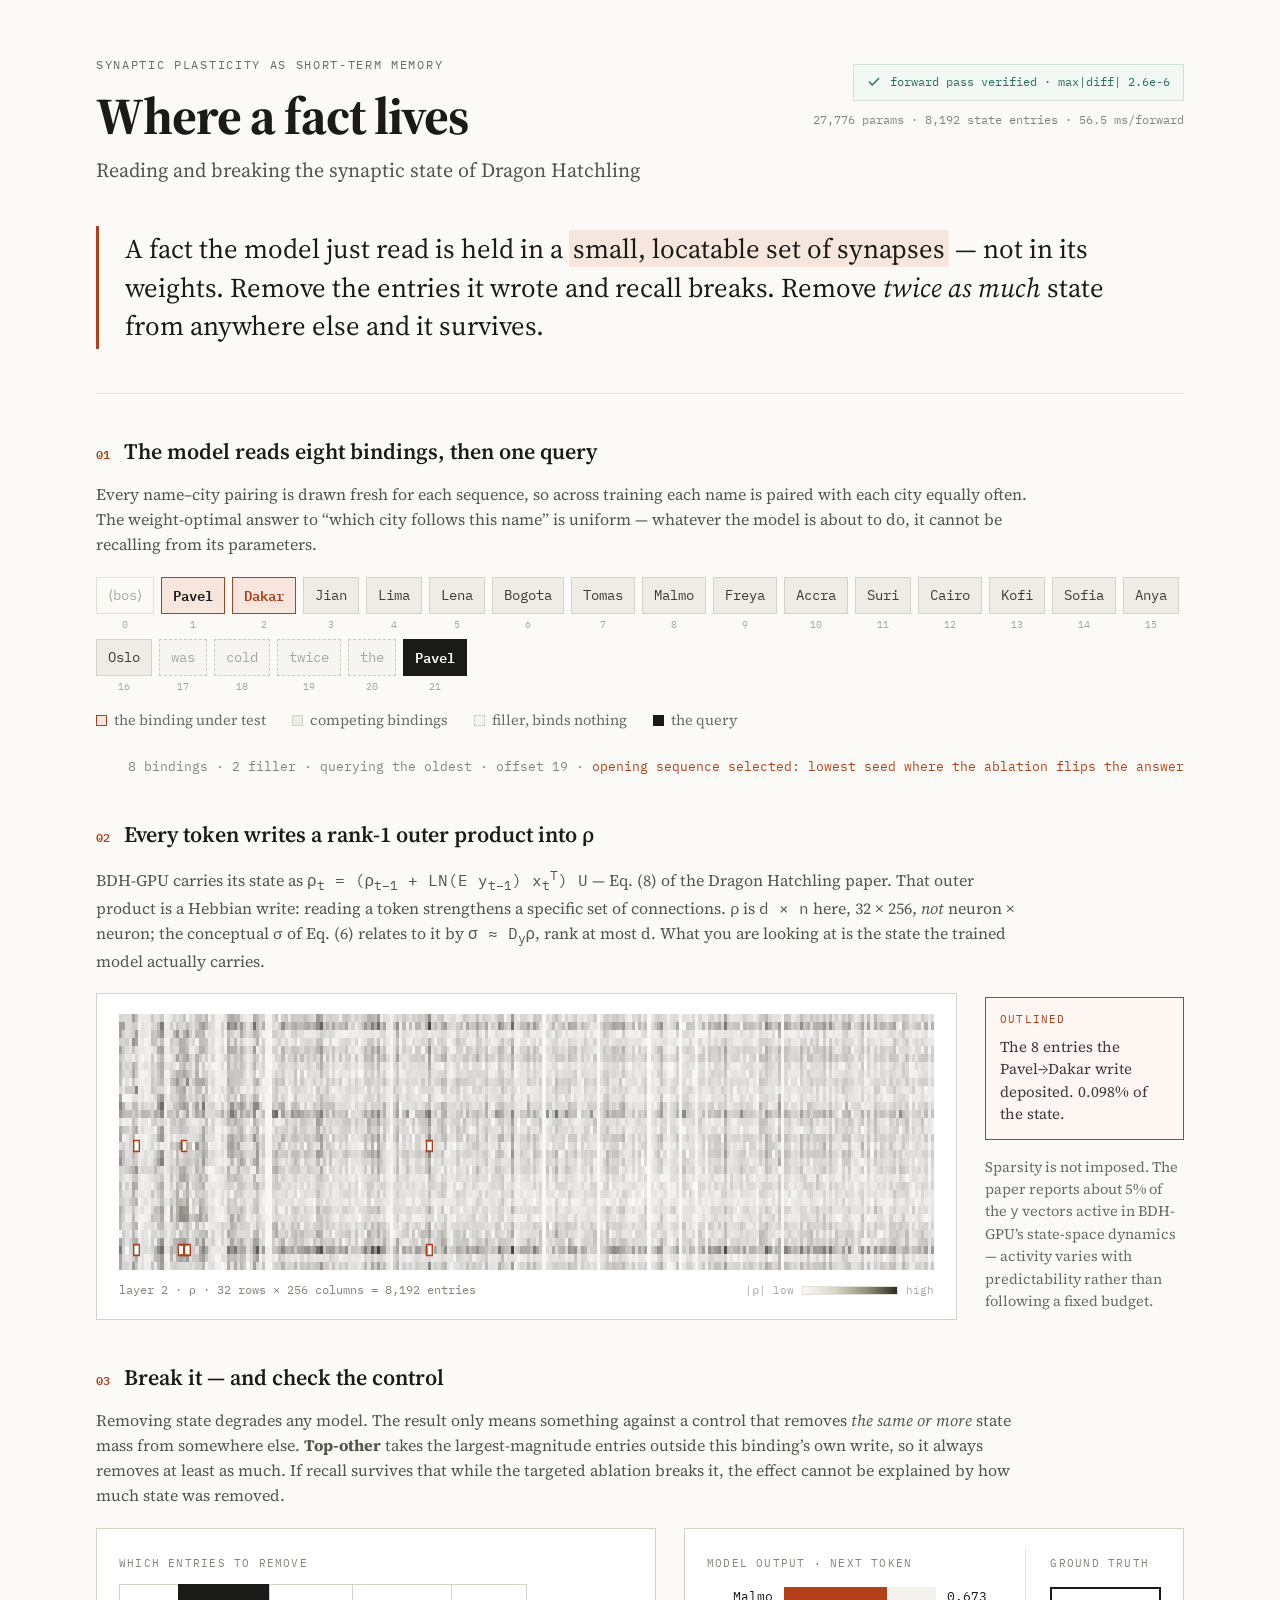
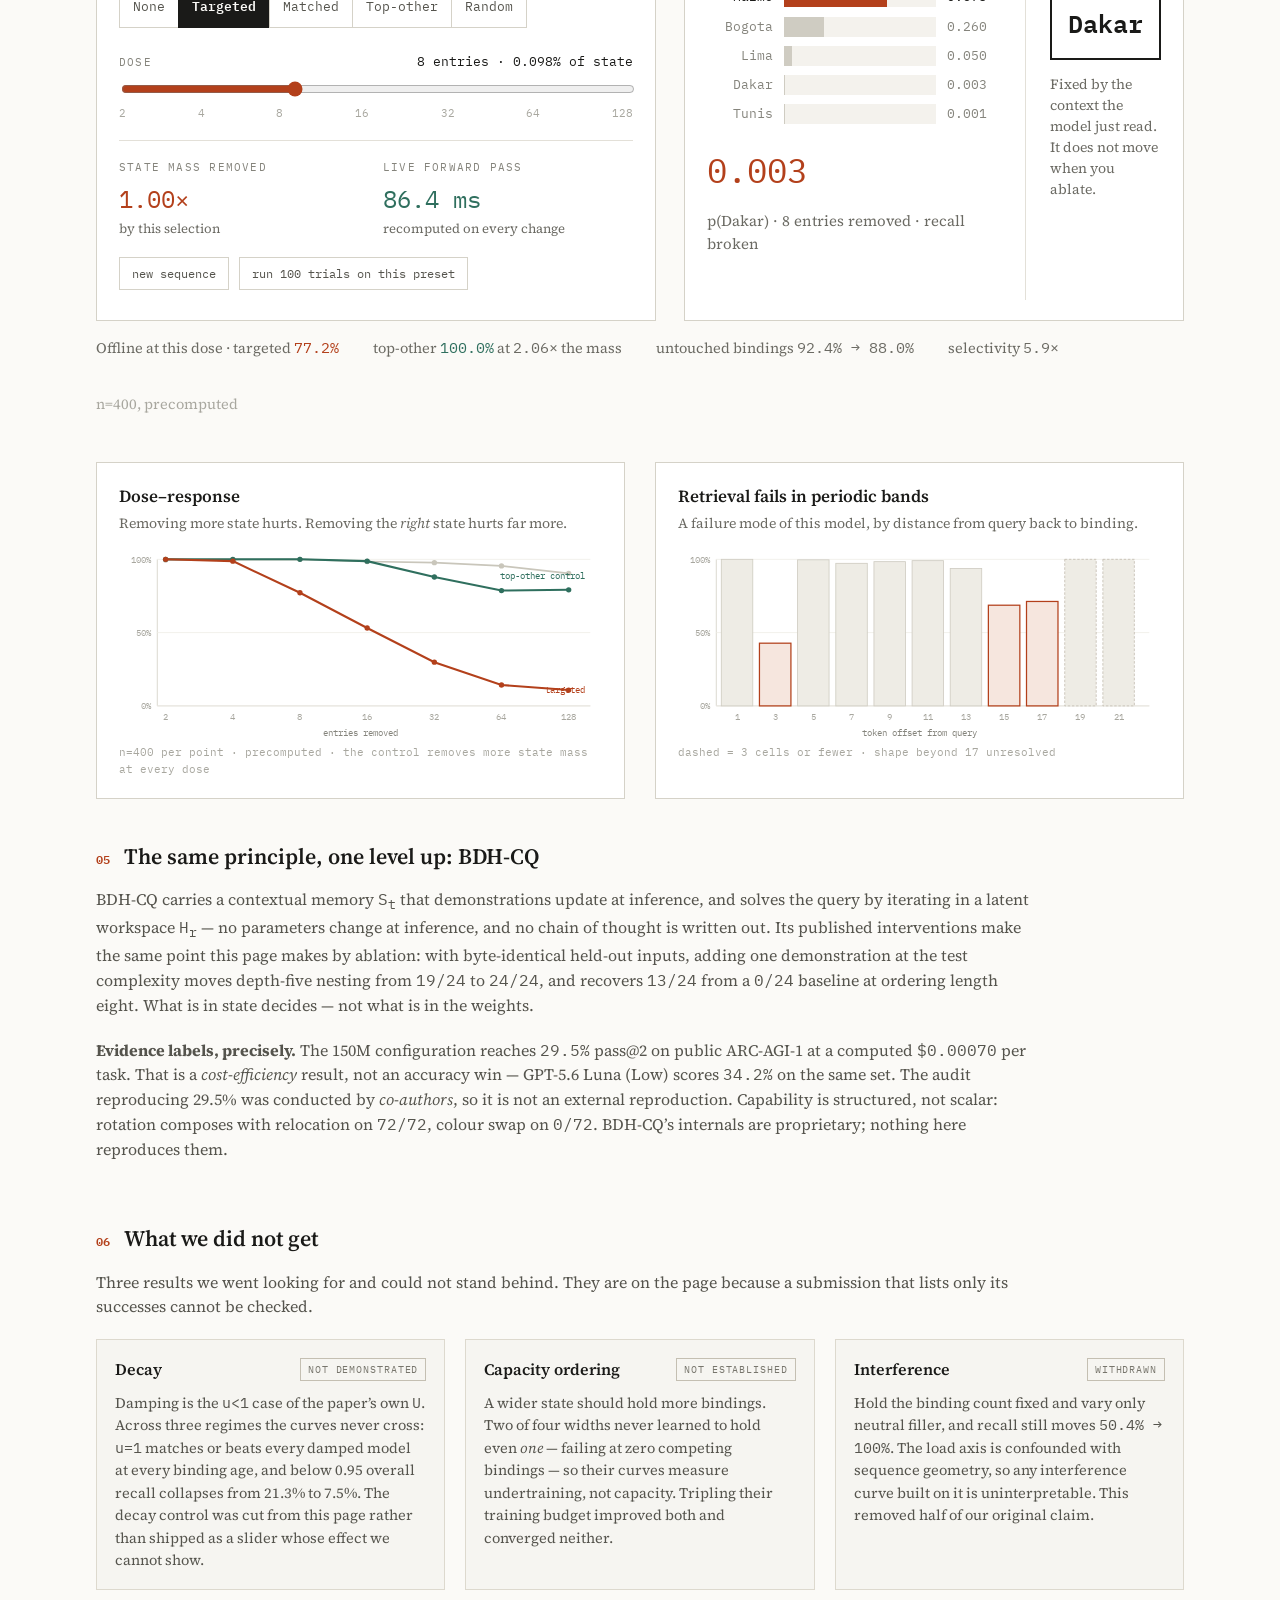
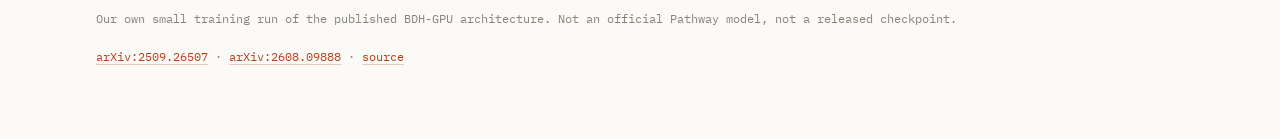
==== artifact/index.html @ f5a81593 "Build the interactive page: live forward pass, live ablation, verified on load index.html + css/styl" ====
<!doctype html>
<html lang="en">
<head>
<meta charset="utf-8">
<meta name="viewport" content="width=device-width, initial-scale=1">
<title>Where a fact lives — synaptic memory in Dragon Hatchling</title>
<meta name="description" content="An interactive explainer: a fact a BDH model just read is held in a small, locatable set of synapses, not in its weights. Ablate them and recall breaks; remove twice as much state from elsewhere and it survives.">
<link rel="preconnect" href="https://fonts.googleapis.com">
<link rel="preconnect" href="https://fonts.gstatic.com" crossorigin>
<link rel="stylesheet" href="https://fonts.googleapis.com/css2?family=Source+Serif+4:opsz,wght@8..60,400;8..60,600;8..60,700&family=IBM+Plex+Mono:wght@400;500;600&display=swap">
<link rel="stylesheet" href="css/style.css">
</head>
<body>
<div class="wrap">

  <!-- ── header ─────────────────────────────────────────── -->
  <header class="masthead">
    <div class="left">
      <div class="eyebrow">Synaptic plasticity as short-term memory</div>
      <h1>Where a fact lives</h1>
      <div class="sub">Reading and breaking the synaptic state of Dragon&nbsp;Hatchling</div>
    </div>
    <div class="badges">
      <div class="badge pending" id="badge" role="status" aria-live="polite">
        <span class="num">checking forward pass…</span>
      </div>
      <div class="num" style="font-size:11.5px;color:var(--faint)" id="substrate-line"></div>
    </div>
  </header>

  <p class="claim">
    A fact the model just read is held in a <mark>small, locatable set of synapses</mark>
    — not in its weights. Remove the entries it wrote and recall breaks. Remove
    <em>twice as much</em> state from anywhere else and it survives.
  </p>

  <div class="hr"></div>

  <!-- ── act 1 ──────────────────────────────────────────── -->
  <section class="act" id="act1">
    <div class="act-head">
      <span class="act-num">01</span>
      <h2>The model reads eight bindings, then one query</h2>
    </div>
    <p class="lede">
      Every name–city pairing is drawn fresh for each sequence, so across training
      each name is paired with each city equally often. The weight-optimal answer
      to “which city follows this name” is uniform — whatever the model is about
      to do, it cannot be recalling from its parameters.
    </p>

    <div class="seq" id="seq" aria-label="input token sequence"></div>

    <div class="legend">
      <span class="item"><span class="sw" style="background:var(--accent-wash);border:1px solid var(--accent)"></span> the binding under test</span>
      <span class="item"><span class="sw" style="background:var(--chip);border:1px solid var(--chip-line)"></span> competing bindings</span>
      <span class="item"><span class="sw" style="background:var(--filler);border:1px dashed var(--filler-line)"></span> filler, binds nothing</span>
      <span class="item"><span class="sw" style="background:var(--ink)"></span> the query</span>
      <span class="right" id="seq-caption"></span>
    </div>
  </section>

  <!-- ── act 2 ──────────────────────────────────────────── -->
  <section class="act" id="act2">
    <div class="act-head">
      <span class="act-num">02</span>
      <h2>Every token writes a rank-1 outer product into ρ</h2>
    </div>
    <p class="lede">
      BDH-GPU carries its state as
      <span class="num">ρ<sub>t</sub> = (ρ<sub>t−1</sub> + LN(E y<sub>t−1</sub>) x<sub>t</sub><sup>T</sup>) U</span>
      — Eq. (8) of the Dragon Hatchling paper. That outer product is a Hebbian
      write: reading a token strengthens a specific set of connections. ρ is
      <span class="num">d × n</span> here, 32 × 256, <em>not</em> neuron × neuron;
      the conceptual σ of Eq. (6) relates to it by <span class="num">σ ≈ D<sub>y</sub>ρ</span>,
      rank at most d. What you are looking at is the state the trained model
      actually carries.
    </p>

    <div class="state-row">
      <div class="panel">
        <div class="state-scroll">
          <canvas id="state-canvas" width="1024" height="256"
                  aria-label="Synaptic state heatmap, 32 rows by 256 columns. Cells the queried binding wrote are outlined and, when ablated, knocked out to white."></canvas>
        </div>
        <div class="state-foot">
          <div class="num" style="font-size:11.5px;color:var(--faint)" id="state-caption"></div>
          <div class="ramp">
            <span class="num" style="font-size:11px;color:var(--fainter)">|ρ| low</span>
            <span class="bar"></span>
            <span class="num" style="font-size:11px;color:var(--fainter)">high</span>
          </div>
        </div>
      </div>
      <div class="state-side">
        <div class="callout">
          <span class="lbl">Outlined</span>
          <p id="callout-text"></p>
        </div>
        <p style="font-size:14.5px;line-height:1.55;color:var(--muted);margin:0">
          Sparsity is not imposed. The paper reports about 5% of the
          <span class="num">y</span> vectors active in BDH-GPU’s state-space
          dynamics — activity varies with predictability rather than following a
          fixed budget.
        </p>
      </div>
    </div>
  </section>

  <!-- ── act 3 ──────────────────────────────────────────── -->
  <section class="act" id="act3">
    <div class="act-head">
      <span class="act-num">03</span>
      <h2>Break it — and check the control</h2>
    </div>
    <p class="lede">
      Removing state degrades any model. The result only means something against
      a control that removes <em>the same or more</em> state mass from somewhere
      else. <strong>Top-other</strong> takes the largest-magnitude entries
      outside this binding’s own write, so it always removes at least as much.
      If recall survives that while the targeted ablation breaks it, the effect
      cannot be explained by how much state was removed.
    </p>

    <div class="controls-row">
      <div class="panel controls">
        <span class="lbl">Which entries to remove</span>
        <div class="seg" id="seg" role="group" aria-label="ablation condition"></div>

        <div class="dose">
          <div class="dose-head">
            <span class="lbl">Dose</span>
            <span class="num" style="font-size:13px" id="dose-label"></span>
          </div>
          <input type="range" id="dose" min="0" max="6" step="1" value="2"
                 aria-label="number of state entries to remove">
          <div class="dose-ticks" id="dose-ticks"></div>
        </div>

        <div class="stats">
          <div class="stat">
            <span class="lbl">State mass removed</span>
            <div class="big" id="mass-targeted" style="color:var(--accent)">—</div>
            <div class="cap">by this selection</div>
          </div>
          <div class="stat">
            <span class="lbl">Live forward pass</span>
            <div class="big" id="latency" style="color:var(--pass)">—</div>
            <div class="cap">recomputed on every change</div>
          </div>
        </div>

        <div style="margin-top:18px;display:flex;gap:10px;flex-wrap:wrap">
          <button class="btn" id="new-seq">new sequence</button>
          <button class="btn" id="run-trials">run 100 trials on this preset</button>
        </div>
        <div class="num" id="trials-out" style="font-size:12px;color:var(--faint);margin-top:10px"></div>
      </div>

      <div class="panel pred">
        <div class="bars-wrap" style="flex-grow:1">
          <span class="lbl">Model output · next token</span>
          <div class="bars" id="bars" style="margin-top:14px"></div>
          <div class="pbig" id="pbig">
            <span class="v" id="p-answer">—</span>
            <span class="cap" id="p-caption"></span>
          </div>
        </div>
        <div class="truth">
          <span class="lbl">Ground truth</span>
          <div class="truth-box"><div class="w" id="truth-word">—</div></div>
          <p>Fixed by the context the model just read. It does not move when you ablate.</p>
        </div>
      </div>
    </div>

    <div class="readout" id="readout"></div>
  </section>

  <!-- ── charts ─────────────────────────────────────────── -->
  <div class="charts">
    <div class="panel">
      <h3>Dose–response</h3>
      <p class="chart-sub">Removing more state hurts. Removing the <em>right</em> state hurts far more.</p>
      <div id="chart-dose"></div>
      <div class="chart-note" id="dose-note"></div>
    </div>
    <div class="panel">
      <h3>Retrieval fails in periodic bands</h3>
      <p class="chart-sub">A failure mode of this model, by distance from query back to binding.</p>
      <div id="chart-bands"></div>
      <div class="chart-note">dashed = 3 cells or fewer · shape beyond 17 unresolved</div>
    </div>
  </div>

  <!-- ── act 5: BDH-CQ ──────────────────────────────────── -->
  <section class="act" id="act5">
    <div class="act-head">
      <span class="act-num">05</span>
      <h2>The same principle, one level up: BDH-CQ</h2>
    </div>
    <p class="lede">
      BDH-CQ carries a contextual memory <span class="num">S<sub>t</sub></span>
      that demonstrations update at inference, and solves the query by iterating
      in a latent workspace <span class="num">H<sub>r</sub></span> — no parameters
      change at inference, and no chain of thought is written out. Its published
      interventions make the same point this page makes by ablation: with
      byte-identical held-out inputs, adding one demonstration at the test
      complexity moves depth-five nesting from <span class="num">19/24</span> to
      <span class="num">24/24</span>, and recovers <span class="num">13/24</span>
      from a <span class="num">0/24</span> baseline at ordering length eight.
      What is in state decides — not what is in the weights.
    </p>
    <p class="lede">
      <strong>Evidence labels, precisely.</strong> The 150M configuration reaches
      <span class="num">29.5%</span> pass@2 on public ARC-AGI-1 at a computed
      <span class="num">$0.00070</span> per task. That is a <em>cost-efficiency</em>
      result, not an accuracy win — GPT-5.6 Luna (Low) scores
      <span class="num">34.2%</span> on the same set. The audit reproducing 29.5%
      was conducted by <em>co-authors</em>, so it is not an external reproduction.
      Capability is structured, not scalar: rotation composes with relocation on
      <span class="num">72/72</span>, colour swap on <span class="num">0/72</span>.
      BDH-CQ’s internals are proprietary; nothing here reproduces them.
    </p>
  </section>

  <!-- ── act 6: what we did not get ─────────────────────── -->
  <section class="act" id="act6">
    <div class="act-head">
      <span class="act-num">06</span>
      <h2>What we did not get</h2>
    </div>
    <p class="lede">
      Three results we went looking for and could not stand behind. They are on
      the page because a submission that lists only its successes cannot be
      checked.
    </p>
    <div class="withdrawn">
      <div class="wcard">
        <div class="head"><span class="title">Decay</span><span class="tag">not demonstrated</span></div>
        <p>Damping is the <span class="num">u&lt;1</span> case of the paper’s own
        <span class="num">U</span>. Across three regimes the curves never cross:
        <span class="num">u=1</span> matches or beats every damped model at every
        binding age, and below 0.95 overall recall collapses from 21.3% to 7.5%.
        The decay control was cut from this page rather than shipped as a slider
        whose effect we cannot show.</p>
      </div>
      <div class="wcard">
        <div class="head"><span class="title">Capacity ordering</span><span class="tag">not established</span></div>
        <p>A wider state should hold more bindings. Two of four widths never
        learned to hold even <em>one</em> — failing at zero competing bindings —
        so their curves measure undertraining, not capacity. Tripling their
        training budget improved both and converged neither.</p>
      </div>
      <div class="wcard">
        <div class="head"><span class="title">Interference</span><span class="tag">withdrawn</span></div>
        <p>Hold the binding count fixed and vary only neutral filler, and recall
        still moves <span class="num">50.4% → 100%</span>. The load axis is
        confounded with sequence geometry, so any interference curve built on it
        is uninterpretable. This removed half of our original claim.</p>
      </div>
    </div>
  </section>

  <footer>
    <div>Our own small training run of the published BDH-GPU architecture. Not an official Pathway model, not a released checkpoint.</div>
    <div><a href="https://arxiv.org/abs/2509.26507">arXiv:2509.26507</a> · <a href="https://arxiv.org/abs/2608.09888">arXiv:2608.09888</a> · <a href="https://github.com/Ritik650/DataForge-Pathway">source</a></div>
  </footer>

</div>
<script type="module" src="js/app.js"></script>
</body>
</html>
---- artifact/css/style.css ----
/* Where a fact lives — tokens match design/Main.dc.html and docs/UI_SPEC.md */

:root {
  --ground: #fbfaf7;
  --surface: #ffffff;
  --ink: #1a1a18;
  --prose: #55544d;
  --muted: #6b6a63;
  --faint: #85847c;
  --fainter: #a8a79f;
  --rule: #e3e0d8;
  --border: #d5d2c8;
  --accent: #b3401b;
  --accent-wash: #f6e6de;
  --accent-line: #e3c9c0;
  --pass: #2f6f5e;
  --pass-wash: #f2f8f4;
  --pass-line: #cfe0d6;
  --chip: #eeece5;
  --chip-line: #d5d2c8;
  --filler: #f6f5f1;
  --filler-line: #cbc9c0;
  --track: #f4f2ed;
  --serif: "Source Serif 4", Georgia, "Times New Roman", serif;
  --mono: "IBM Plex Mono", ui-monospace, "SF Mono", Menlo, Consolas, monospace;
  --pad: 96px;
}

* { box-sizing: border-box; }

html { scroll-behavior: smooth; }

body {
  margin: 0;
  background: var(--ground);
  color: var(--ink);
  font-family: var(--serif);
  font-size: 16px;
  line-height: 1.55;
  -webkit-font-smoothing: antialiased;
}

.num {
  font-family: var(--mono);
  font-variant-numeric: tabular-nums;
}

a { color: var(--accent); text-decoration: none; border-bottom: 1px solid var(--accent-line); }
a:hover { color: #8a2f11; border-bottom-color: var(--accent); }

.wrap { max-width: 1440px; margin: 0 auto; padding: 0 var(--pad) 72px; }

.eyebrow {
  font-family: var(--mono);
  font-size: 12px;
  letter-spacing: 0.14em;
  text-transform: uppercase;
  color: var(--muted);
}

.lbl {
  font-family: var(--mono);
  font-size: 11px;
  letter-spacing: 0.11em;
  text-transform: uppercase;
  color: var(--faint);
}

h1 { font-size: 52px; line-height: 1.05; font-weight: 700; margin: 14px 0 12px; letter-spacing: -0.02em; }
h2 { font-size: 22px; font-weight: 600; margin: 0; }
h3 { font-size: 17px; font-weight: 600; margin: 0 0 4px; }

.sub { font-size: 20px; color: var(--prose); }

/* ── header ─────────────────────────────────────────────── */
.masthead { display: flex; justify-content: space-between; align-items: flex-start; padding-top: 56px; gap: 40px; }
.masthead .left { max-width: 760px; }
.badges { display: flex; flex-direction: column; gap: 10px; align-items: flex-end; padding-top: 8px; }

.badge {
  display: flex; align-items: center; gap: 9px;
  border: 1px solid var(--pass-line); background: var(--pass-wash);
  padding: 8px 13px;
  font-family: var(--mono); font-size: 12px; color: var(--pass);
}
.badge.fail { border-color: var(--accent-line); background: #fdf2ee; color: var(--accent); }
.badge.pending { border-color: var(--border); background: var(--filler); color: var(--faint); }
.badge svg { flex: none; }

.claim {
  margin-top: 40px;
  border-left: 3px solid var(--accent);
  padding: 4px 0 4px 26px;
  font-size: 27px;
  line-height: 1.42;
  max-width: 1040px;
}
.claim mark { background: var(--accent-wash); color: inherit; padding: 0 4px; }

.hr { height: 1px; background: var(--rule); margin: 44px 0 0; }

/* ── sections ───────────────────────────────────────────── */
.act { padding-top: 40px; }
.act-head { display: flex; align-items: baseline; gap: 14px; margin-bottom: 14px; }
.act-num { font-family: var(--mono); font-size: 12px; color: var(--accent); font-weight: 600; }
.act p.lede { font-size: 16px; color: var(--prose); max-width: 940px; margin: 0 0 20px; }

/* ── token chips ────────────────────────────────────────── */
.seq { display: flex; flex-wrap: wrap; gap: 7px; align-items: flex-start; margin-bottom: 14px; }
.chip-col { display: flex; flex-direction: column; align-items: center; gap: 4px; }
.chip {
  font-family: var(--mono); font-size: 13.5px; padding: 7px 11px;
  border: 1px solid var(--chip-line); background: var(--chip); color: #3d3b34;
}
.chip-pos { font-family: var(--mono); font-size: 9.5px; color: var(--fainter); }
.chip.target { background: var(--accent-wash); border-color: var(--accent); color: var(--ink); font-weight: 600; }
.chip.target.city { color: var(--accent); }
.chip.filler { background: var(--filler); border-style: dashed; border-color: var(--filler-line); color: var(--fainter); }
.chip.query { background: var(--ink); border-color: var(--ink); color: var(--ground); font-weight: 600; }
.chip.bos { background: transparent; border-color: var(--rule); color: var(--fainter); }

.legend { display: flex; gap: 26px; flex-wrap: wrap; font-size: 14.5px; color: var(--muted); align-items: center; }
.legend .sw { width: 11px; height: 11px; display: inline-block; }
.legend span.item { display: flex; align-items: center; gap: 7px; }
.legend .right { margin-left: auto; font-family: var(--mono); font-size: 12.5px; color: var(--faint); }

/* ── panels ─────────────────────────────────────────────── */
.panel { border: 1px solid var(--border); background: var(--surface); padding: 20px 22px; }
.state-row { display: flex; gap: 28px; align-items: flex-start; }
.state-side { width: 250px; display: flex; flex-direction: column; gap: 16px; padding-top: 4px; }
.callout { border: 1px solid var(--accent); background: #fdf6f2; padding: 13px 14px; }
.callout .lbl { color: var(--accent); margin-bottom: 7px; display: block; }
.callout p { margin: 0; font-size: 15px; line-height: 1.5; color: #3d3b34; }

#state-canvas { display: block; image-rendering: pixelated; width: 1024px; height: 256px; max-width: 100%; }
.state-foot { display: flex; justify-content: space-between; align-items: center; margin-top: 11px; gap: 16px; flex-wrap: wrap; }
.ramp { display: flex; align-items: center; gap: 8px; }
.ramp .bar { width: 96px; height: 9px; border: 1px solid var(--rule);
  background: linear-gradient(90deg, #faf9f6 0%, #d8d3c4 35%, #8f8a76 70%, #2c2a22 100%); }

/* ── controls ───────────────────────────────────────────── */
.controls-row { display: flex; gap: 28px; align-items: stretch; flex-wrap: wrap; }
.controls { width: 560px; flex: 0 1 560px; }

.seg { display: flex; margin: 11px 0 24px; flex-wrap: wrap; }
.seg button {
  font-family: var(--mono); font-size: 13px; padding: 10px 13px;
  border: 1px solid var(--border); background: var(--surface); color: var(--prose);
  margin-left: -1px; cursor: pointer;
}
.seg button:first-child { margin-left: 0; }
.seg button[aria-pressed="true"] { background: var(--ink); border-color: var(--ink); color: var(--ground); font-weight: 600; }
.seg button:focus-visible, .dose input:focus-visible, .btn:focus-visible { outline: 2px solid var(--accent); outline-offset: 2px; }

.dose-head { display: flex; justify-content: space-between; align-items: baseline; margin-bottom: 6px; }
.dose input[type="range"] { width: 100%; accent-color: var(--accent); }
.dose-ticks { display: flex; justify-content: space-between; font-family: var(--mono); font-size: 11px; color: var(--fainter); margin-top: 2px; }

.stats { display: grid; grid-template-columns: repeat(2, minmax(0, 1fr)); gap: 14px; margin-top: 18px; padding-top: 18px; border-top: 1px solid var(--rule); }
.stat .lbl { display: block; margin-bottom: 5px; }
.stat .big { font-family: var(--mono); font-size: 24px; }
.stat .cap { font-size: 13px; color: var(--muted); }

.btn {
  font-family: var(--mono); font-size: 12px; padding: 8px 12px;
  border: 1px solid var(--border); background: var(--surface); color: var(--prose); cursor: pointer;
}
.btn:hover { border-color: var(--ink); color: var(--ink); }

/* ── prediction ─────────────────────────────────────────── */
.pred { flex: 1 1 420px; display: flex; gap: 26px; }
.bars { flex-grow: 1; display: flex; flex-direction: column; gap: 9px; }
.bar-row { display: flex; align-items: center; gap: 11px; }
.bar-tok { font-family: var(--mono); font-size: 13px; width: 66px; text-align: right; color: var(--faint); }
.bar-track { flex-grow: 1; height: 20px; background: var(--track); position: relative; }
.bar-fill { position: absolute; left: 0; top: 0; bottom: 0; background: #cfccc2; transition: width .18s ease; }
.bar-row.top .bar-tok { color: var(--ink); }
.bar-row.top .bar-fill { background: var(--pass); }
.bar-row.top.broken .bar-fill { background: var(--accent); }
.bar-val { font-family: var(--mono); font-size: 13px; width: 52px; color: var(--faint); }
.bar-row.top .bar-val { color: var(--ink); }

.pbig { margin-top: 20px; display: flex; align-items: baseline; gap: 12px; flex-wrap: wrap; }
.pbig .v { font-family: var(--mono); font-size: 34px; color: var(--pass); }
.pbig.broken .v { color: var(--accent); }
.pbig .cap { font-size: 15px; color: var(--muted); }

.truth { width: 186px; border-left: 1px solid var(--rule); padding-left: 24px; }
.truth-box { border: 2px solid var(--ink); padding: 15px 0; text-align: center; margin: 14px 0; }
.truth-box .w { font-family: var(--mono); font-size: 25px; font-weight: 600; }
.truth p { margin: 0; font-size: 14px; color: var(--muted); line-height: 1.5; }

.readout { display: flex; gap: 34px; margin-top: 16px; font-size: 14.5px; color: var(--muted); flex-wrap: wrap; }

/* ── charts ─────────────────────────────────────────────── */
.charts { display: grid; grid-template-columns: repeat(2, minmax(0, 1fr)); gap: 30px; padding-top: 46px; }
.chart-sub { font-size: 14px; color: var(--muted); margin: 0 0 16px; }
.chart-note { font-family: var(--mono); font-size: 11px; color: var(--fainter); margin-top: 2px; }
svg { max-width: 100%; height: auto; display: block; }

/* ── withdrawn ──────────────────────────────────────────── */
.withdrawn { display: grid; grid-template-columns: repeat(3, minmax(0, 1fr)); gap: 20px; }
.wcard { border: 1px solid #ddd9ce; background: var(--filler); padding: 17px 18px; }
.wcard .head { display: flex; justify-content: space-between; align-items: center; gap: 10px; margin-bottom: 10px; }
.wcard .title { font-size: 16px; font-weight: 600; }
.tag {
  font-family: var(--mono); font-size: 10px; letter-spacing: 0.09em; text-transform: uppercase;
  border: 1px solid #c4bfb2; color: #77756c; padding: 3px 7px; white-space: nowrap;
}
.tag.measured { border-color: var(--pass-line); color: var(--pass); background: var(--pass-wash); }
.tag.hypothesis { border-color: var(--accent-line); color: var(--accent); background: #fdf6f2; }
.wcard p { margin: 0; font-size: 14.5px; line-height: 1.55; color: var(--prose); }

footer { display: flex; justify-content: space-between; gap: 20px; flex-wrap: wrap;
  font-family: var(--mono); font-size: 12px; color: var(--faint); padding-top: 20px; }

/* ── responsive ─────────────────────────────────────────── */
@media (max-width: 1180px) {
  :root { --pad: 40px; }
  h1 { font-size: 40px; }
  .claim { font-size: 22px; }
  .charts { grid-template-columns: 1fr; }
  .withdrawn { grid-template-columns: 1fr; }
  .state-row { flex-direction: column; }
  .state-side { width: 100%; }
  .controls { width: 100%; flex: 1 1 100%; }
  .pred { flex-wrap: wrap; }
}

@media (max-width: 700px) {
  :root { --pad: 18px; }
  body { font-size: 15px; }
  h1 { font-size: 30px; }
  .sub { font-size: 17px; }
  .claim { font-size: 19px; padding-left: 16px; }
  .masthead { flex-direction: column; gap: 18px; }
  .badges { align-items: flex-start; }
  /* the heatmap keeps its true 4x8px cells and scrolls rather than rescaling —
     a squashed state picture would misrepresent the sparsity */
  .state-scroll { overflow-x: auto; }
  #state-canvas { max-width: none; }
  .pred { flex-direction: column; }
  .truth { width: 100%; border-left: 0; border-top: 1px solid var(--rule); padding: 16px 0 0; }
  .seg button { flex: 1 1 auto; }
}

@media (prefers-reduced-motion: reduce) {
  * { transition: none !important; }
  html { scroll-behavior: auto; }
}
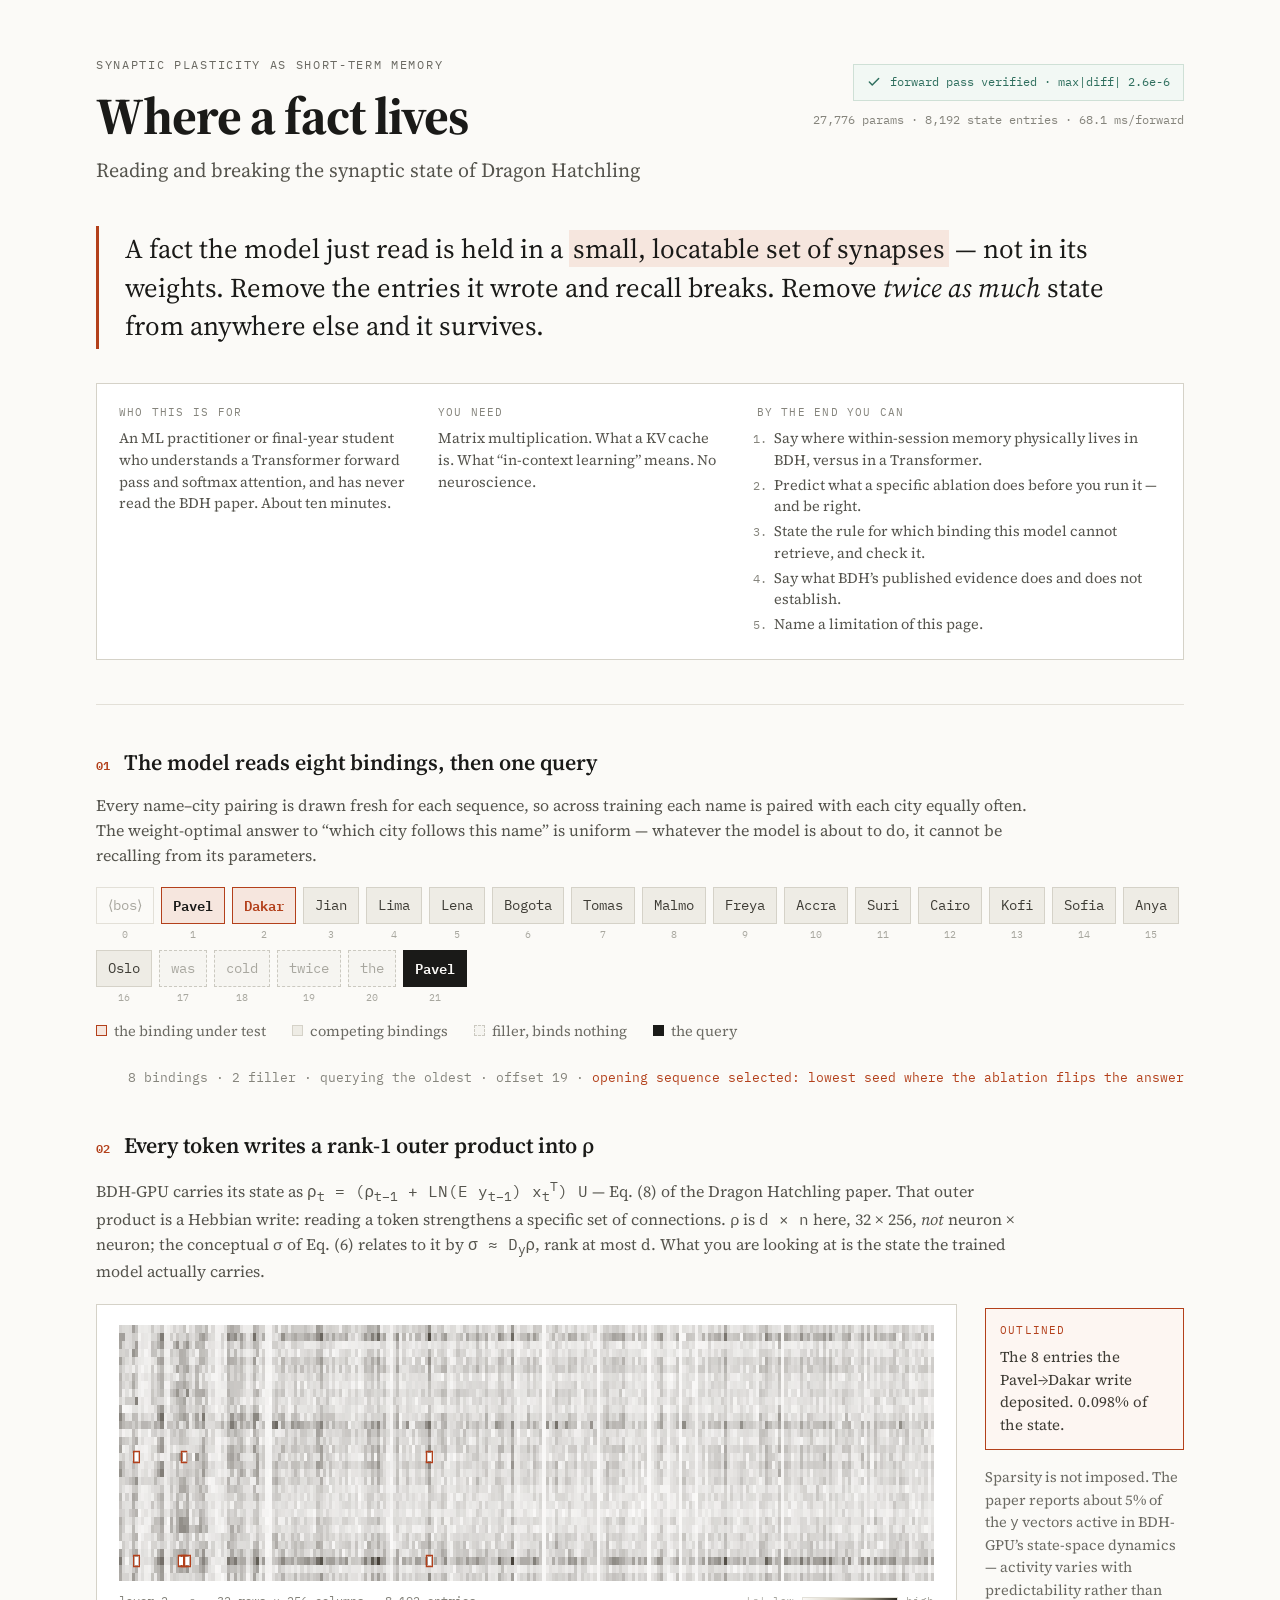
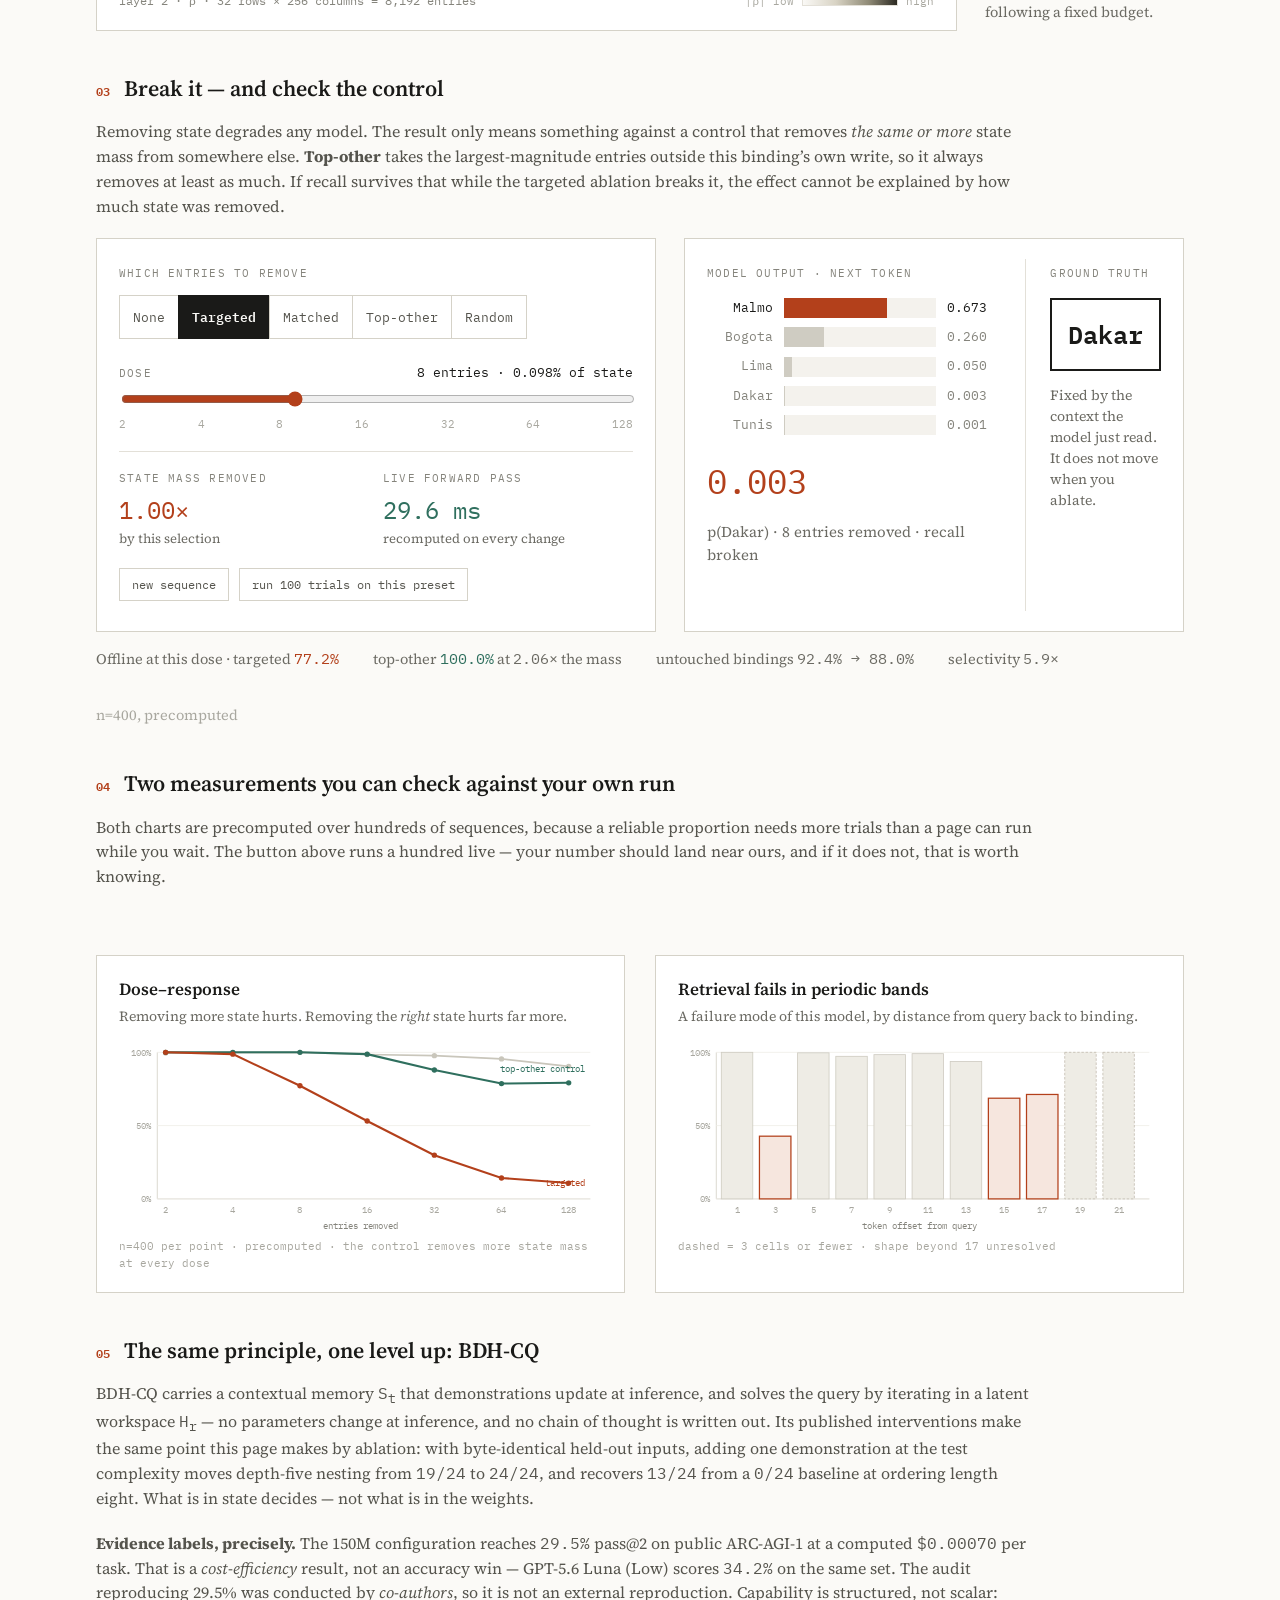
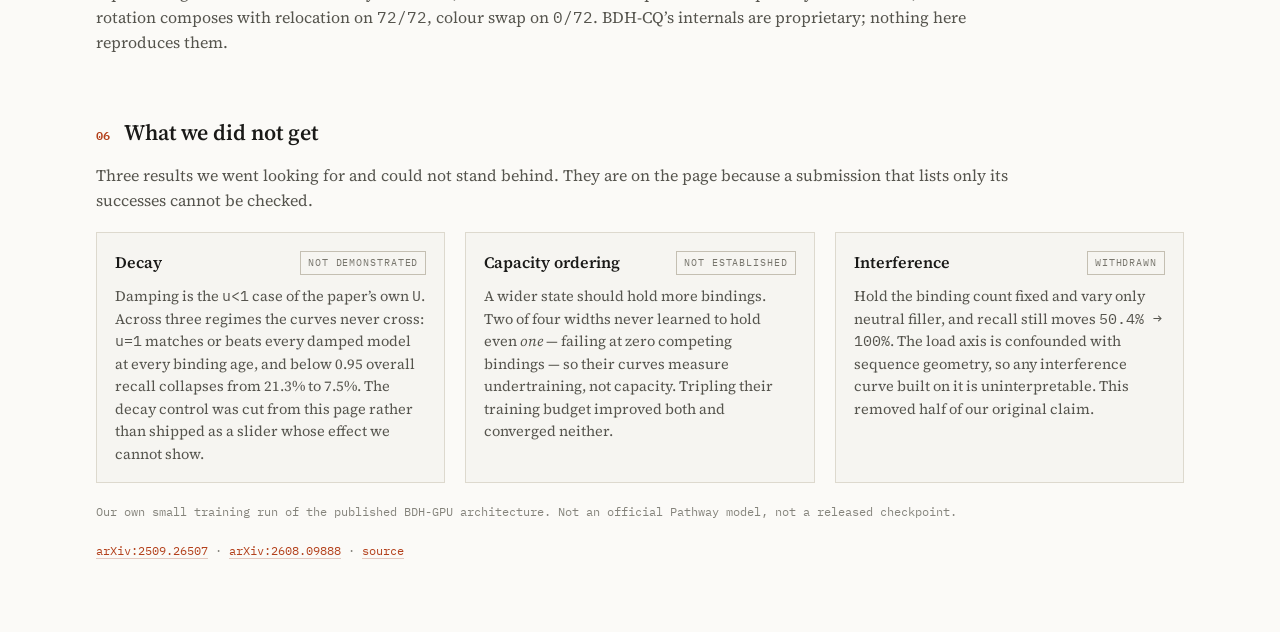
==== commit 1cb7e7e3: "Blog PDF, section 04, audience block, component-level AI disclosure Blog (docs/BLOG.md -> docs/blog." ====
--- a/artifact/index.html
+++ b/artifact/index.html
@@ -34,6 +34,31 @@
     <em>twice as much</em> state from anywhere else and it survives.
   </p>
 
+  <!-- ── who this is for ────────────────────────────────── -->
+  <section class="forwhom" aria-label="audience, prerequisites and learning objectives">
+    <div>
+      <span class="lbl">Who this is for</span>
+      <p>An ML practitioner or final-year student who understands a Transformer
+      forward pass and softmax attention, and has never read the BDH paper.
+      About ten minutes.</p>
+    </div>
+    <div>
+      <span class="lbl">You need</span>
+      <p>Matrix multiplication. What a KV cache is. What “in-context learning”
+      means. No neuroscience.</p>
+    </div>
+    <div>
+      <span class="lbl">By the end you can</span>
+      <ol>
+        <li>Say where within-session memory physically lives in BDH, versus in a Transformer.</li>
+        <li>Predict what a specific ablation does before you run it — and be right.</li>
+        <li>State the rule for which binding this model cannot retrieve, and check it.</li>
+        <li>Say what BDH’s published evidence does and does not establish.</li>
+        <li>Name a limitation of this page.</li>
+      </ol>
+    </div>
+  </section>
+
   <div class="hr"></div>
 
   <!-- ── act 1 ──────────────────────────────────────────── -->
@@ -177,7 +202,20 @@
     <div class="readout" id="readout"></div>
   </section>
 
-  <!-- ── charts ─────────────────────────────────────────── -->
+  <!-- ── act 4 ──────────────────────────────────────────── -->
+  <section class="act" id="act4">
+    <div class="act-head">
+      <span class="act-num">04</span>
+      <h2>Two measurements you can check against your own run</h2>
+    </div>
+    <p class="lede">
+      Both charts are precomputed over hundreds of sequences, because a reliable
+      proportion needs more trials than a page can run while you wait. The
+      button above runs a hundred live — your number should land near ours, and
+      if it does not, that is worth knowing.
+    </p>
+  </section>
+
   <div class="charts">
     <div class="panel">
       <h3>Dose–response</h3>
--- a/artifact/css/style.css
+++ b/artifact/css/style.css
@@ -248,3 +248,22 @@
   * { transition: none !important; }
   html { scroll-behavior: auto; }
 }
+
+/* ── audience / prerequisites / objectives ──────────────── */
+.forwhom {
+  display: grid;
+  grid-template-columns: 1fr 1fr 1.4fr;
+  gap: 30px;
+  margin-top: 34px;
+  padding: 20px 22px;
+  border: 1px solid var(--border);
+  background: var(--surface);
+}
+.forwhom .lbl { display: block; margin-bottom: 7px; }
+.forwhom p { margin: 0; font-size: 14.5px; line-height: 1.5; color: var(--prose); }
+.forwhom ol { margin: 0; padding-left: 17px; font-size: 14.5px; line-height: 1.5; color: var(--prose); }
+.forwhom ol li { margin-bottom: 3px; }
+.forwhom ol li::marker { font-family: var(--mono); font-size: 11.5px; color: var(--faint); }
+
+@media (max-width: 1180px) { .forwhom { grid-template-columns: 1fr 1fr; } }
+@media (max-width: 700px)  { .forwhom { grid-template-columns: 1fr; gap: 18px; } }
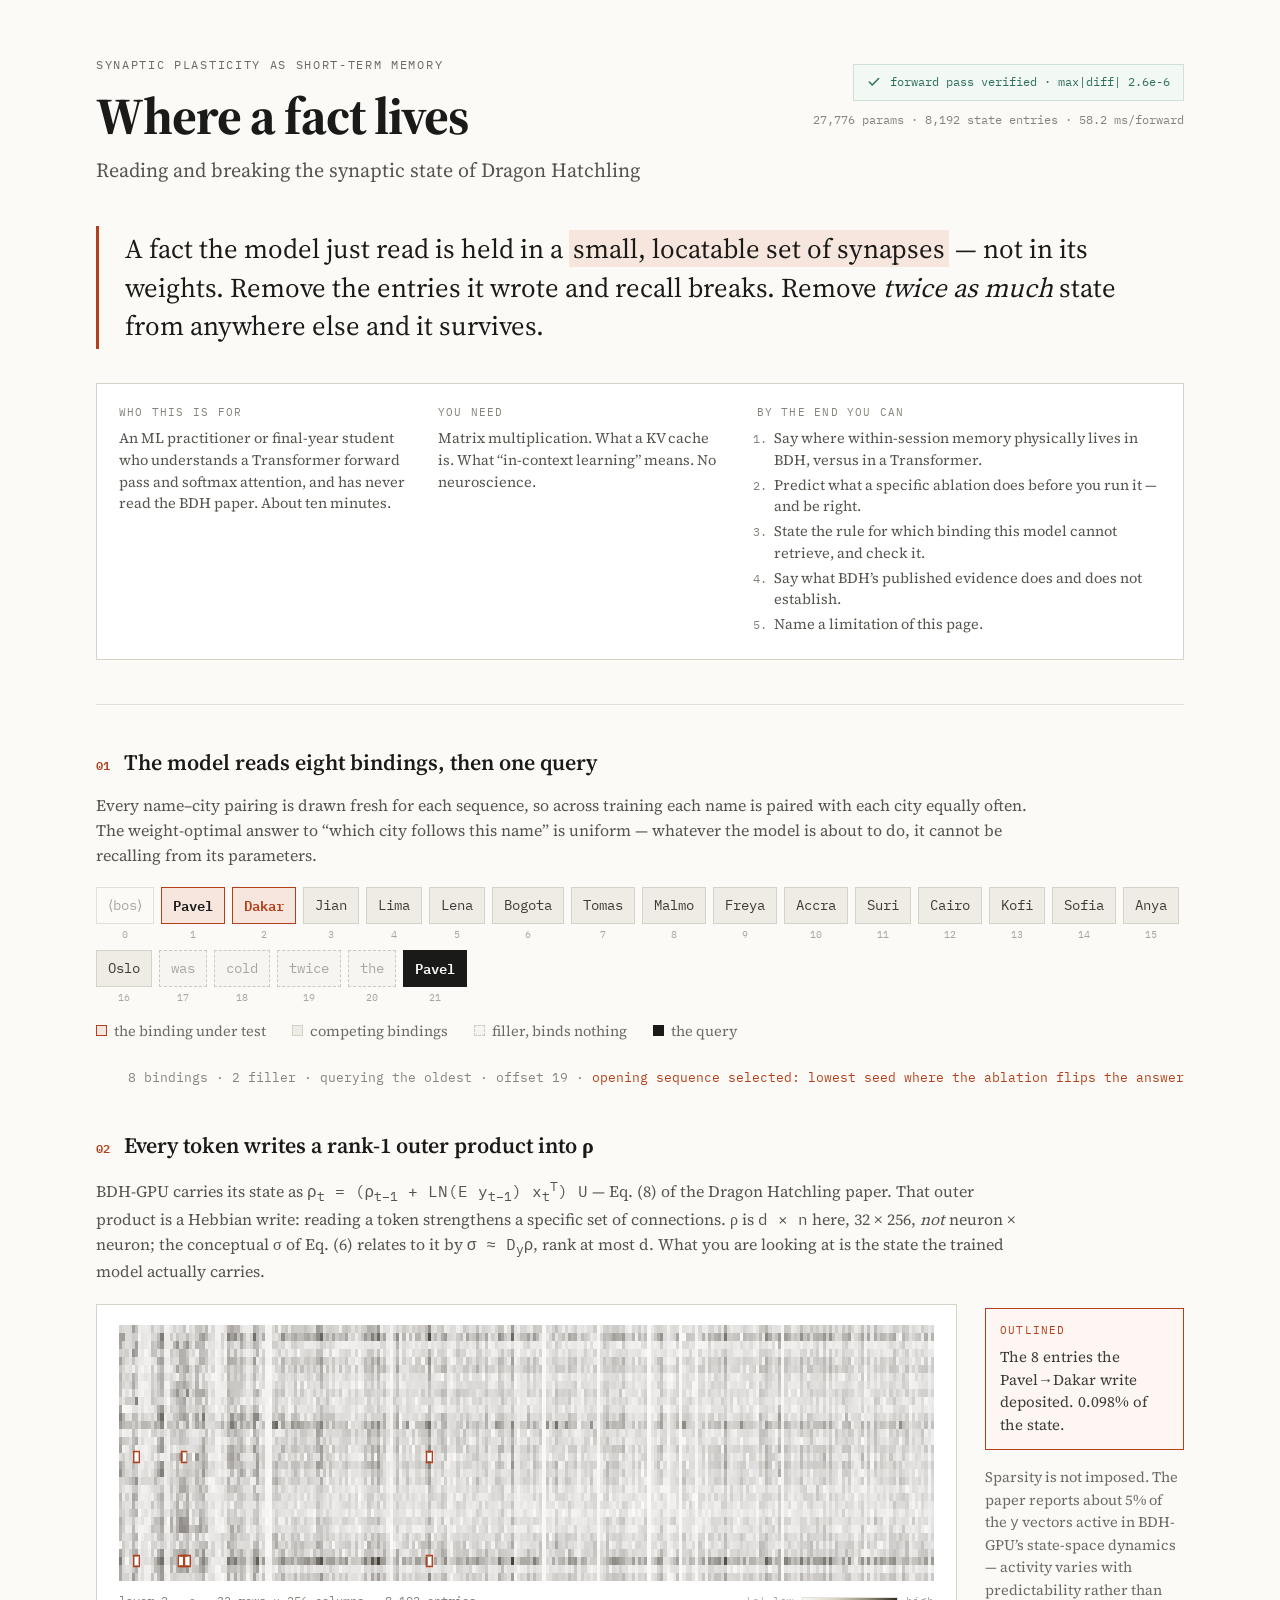
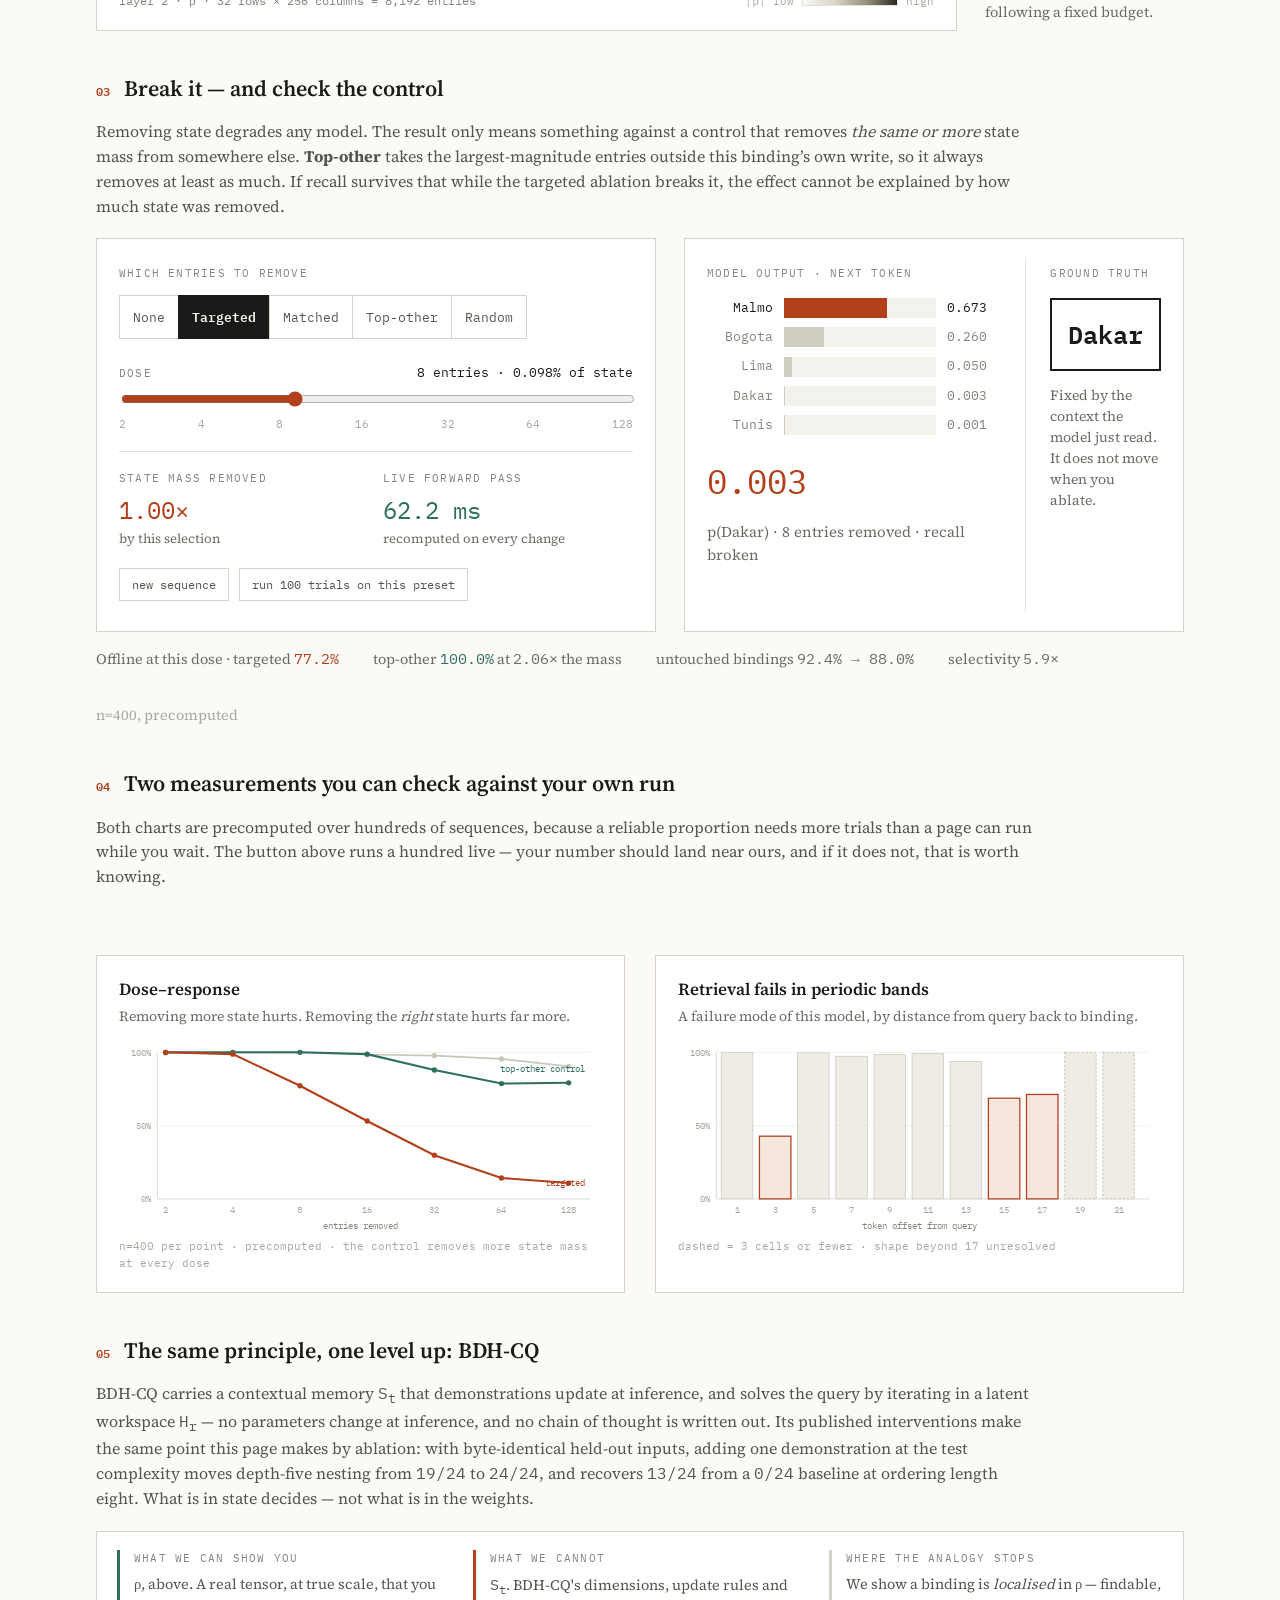
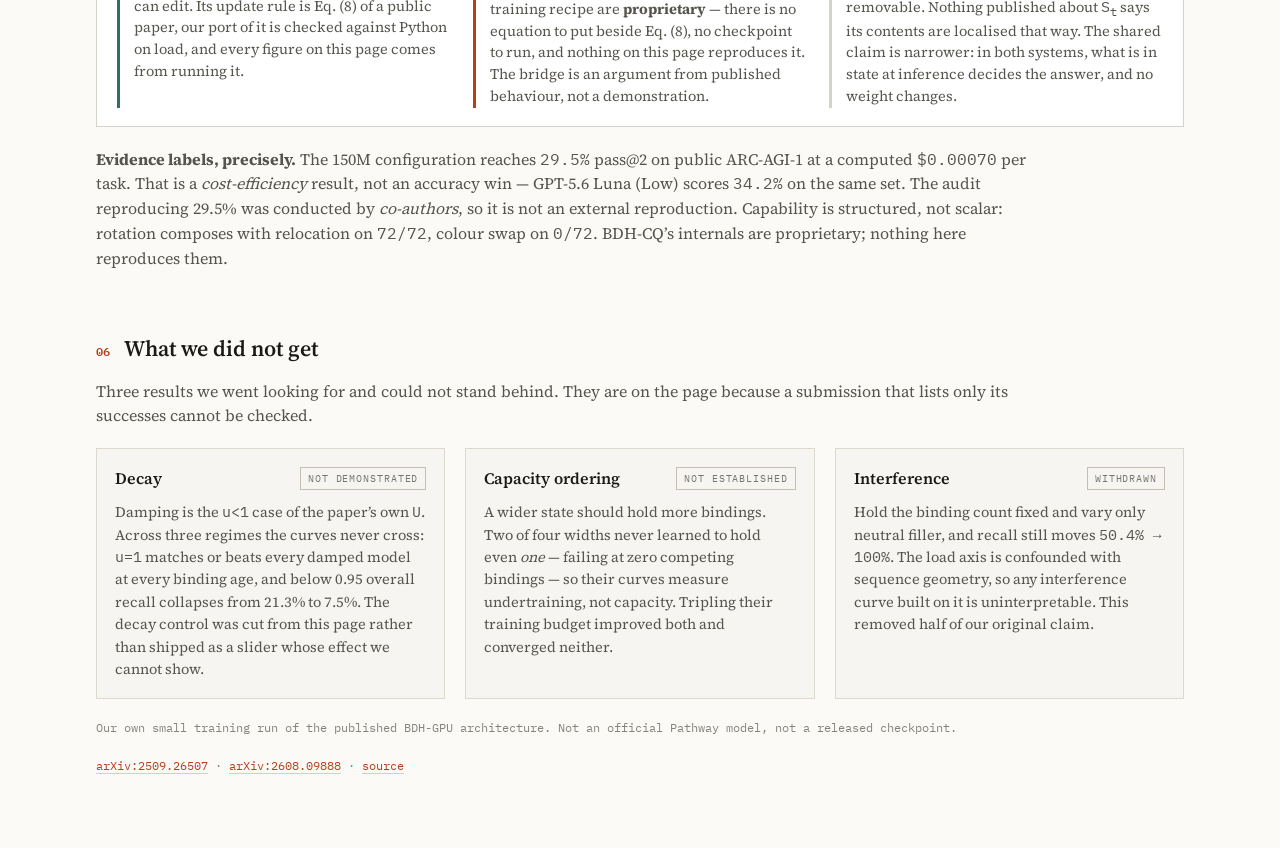
==== commit cf15e66d: "Self-host fonts, close the claims-literal gap, add one-command verification FONT PROVENANCE WAS WRON" ====
--- a/artifact/index.html
+++ b/artifact/index.html
@@ -5,9 +5,10 @@
 <meta name="viewport" content="width=device-width, initial-scale=1">
 <title>Where a fact lives — synaptic memory in Dragon Hatchling</title>
 <meta name="description" content="An interactive explainer: a fact a BDH model just read is held in a small, locatable set of synapses, not in its weights. Ablate them and recall breaks; remove twice as much state from elsewhere and it survives.">
-<link rel="preconnect" href="https://fonts.googleapis.com">
-<link rel="preconnect" href="https://fonts.gstatic.com" crossorigin>
-<link rel="stylesheet" href="https://fonts.googleapis.com/css2?family=Source+Serif+4:opsz,wght@8..60,400;8..60,600;8..60,700&family=IBM+Plex+Mono:wght@400;500;600&display=swap">
+<!-- Fonts are self-hosted: no external dependency, so the page renders
+     identically offline and on a restricted network. SIL OFL 1.1, see
+     fonts/OFL.txt. -->
+<link rel="stylesheet" href="fonts/fonts.css">
 <link rel="stylesheet" href="css/style.css">
 </head>
 <body>
@@ -249,6 +250,31 @@
       from a <span class="num">0/24</span> baseline at ordering length eight.
       What is in state decides — not what is in the weights.
     </p>
+    <div class="bridge">
+      <div>
+        <span class="lbl">What we can show you</span>
+        <p>ρ, above. A real tensor, at true scale, that you can edit. Its update
+        rule is Eq. (8) of a public paper, our port of it is checked against
+        Python on load, and every figure on this page comes from running it.</p>
+      </div>
+      <div>
+        <span class="lbl">What we cannot</span>
+        <p><span class="num">S<sub>t</sub></span>. BDH-CQ's dimensions, update
+        rules and training recipe are <strong>proprietary</strong> — there is no
+        equation to put beside Eq. (8), no checkpoint to run, and nothing on
+        this page reproduces it. The bridge is an argument from published
+        behaviour, not a demonstration.</p>
+      </div>
+      <div>
+        <span class="lbl">Where the analogy stops</span>
+        <p>We show a binding is <em>localised</em> in ρ — findable, removable.
+        Nothing published about <span class="num">S<sub>t</sub></span> says its
+        contents are localised that way. The shared claim is narrower: in both
+        systems, what is in state at inference decides the answer, and no
+        weight changes.</p>
+      </div>
+    </div>
+
     <p class="lede">
       <strong>Evidence labels, precisely.</strong> The 150M configuration reaches
       <span class="num">29.5%</span> pass@2 on public ARC-AGI-1 at a computed
--- a/artifact/fonts/fonts.css
+++ b/artifact/fonts/fonts.css
@@ -0,0 +1,71 @@
+/* Self-hosted webfonts. No external dependency: the page renders
+ * identically offline and on a restricted network.
+ *
+ * Source Serif 4 — SIL Open Font License 1.1
+ *   Copyright 2014-2023 Adobe, Reserved Font Name 'Source'
+ *   https://github.com/adobe-fonts/source-serif
+ * IBM Plex Mono — SIL Open Font License 1.1
+ *   Copyright 2017 IBM Corp, Reserved Font Name 'Plex'
+ *   https://github.com/IBM/plex
+ *
+ * Generated by scripts/vendor_fonts.py — do not edit by hand.
+ */
+/* latin */
+@font-face {
+  font-family: 'IBM Plex Mono';
+  font-style: normal;
+  font-weight: 400;
+  font-display: swap;
+  src: url(./IBMPlexMono-400.woff2) format('woff2');
+  unicode-range: U+0000-00FF, U+0131, U+0152-0153, U+02BB-02BC, U+02C6, U+02DA, U+02DC, U+0304, U+0308, U+0329, U+2000-206F, U+20AC, U+2122, U+2191, U+2193, U+2212, U+2215, U+FEFF, U+FFFD;
+}
+
+/* latin */
+@font-face {
+  font-family: 'IBM Plex Mono';
+  font-style: normal;
+  font-weight: 500;
+  font-display: swap;
+  src: url(./IBMPlexMono-500.woff2) format('woff2');
+  unicode-range: U+0000-00FF, U+0131, U+0152-0153, U+02BB-02BC, U+02C6, U+02DA, U+02DC, U+0304, U+0308, U+0329, U+2000-206F, U+20AC, U+2122, U+2191, U+2193, U+2212, U+2215, U+FEFF, U+FFFD;
+}
+
+/* latin */
+@font-face {
+  font-family: 'IBM Plex Mono';
+  font-style: normal;
+  font-weight: 600;
+  font-display: swap;
+  src: url(./IBMPlexMono-600.woff2) format('woff2');
+  unicode-range: U+0000-00FF, U+0131, U+0152-0153, U+02BB-02BC, U+02C6, U+02DA, U+02DC, U+0304, U+0308, U+0329, U+2000-206F, U+20AC, U+2122, U+2191, U+2193, U+2212, U+2215, U+FEFF, U+FFFD;
+}
+
+/* latin */
+@font-face {
+  font-family: 'Source Serif 4';
+  font-style: normal;
+  font-weight: 400;
+  font-display: swap;
+  src: url(./SourceSerif4-400.woff2) format('woff2');
+  unicode-range: U+0000-00FF, U+0131, U+0152-0153, U+02BB-02BC, U+02C6, U+02DA, U+02DC, U+0304, U+0308, U+0329, U+2000-206F, U+20AC, U+2122, U+2191, U+2193, U+2212, U+2215, U+FEFF, U+FFFD;
+}
+
+/* latin */
+@font-face {
+  font-family: 'Source Serif 4';
+  font-style: normal;
+  font-weight: 600;
+  font-display: swap;
+  src: url(./SourceSerif4-400.woff2) format('woff2');
+  unicode-range: U+0000-00FF, U+0131, U+0152-0153, U+02BB-02BC, U+02C6, U+02DA, U+02DC, U+0304, U+0308, U+0329, U+2000-206F, U+20AC, U+2122, U+2191, U+2193, U+2212, U+2215, U+FEFF, U+FFFD;
+}
+
+/* latin */
+@font-face {
+  font-family: 'Source Serif 4';
+  font-style: normal;
+  font-weight: 700;
+  font-display: swap;
+  src: url(./SourceSerif4-400.woff2) format('woff2');
+  unicode-range: U+0000-00FF, U+0131, U+0152-0153, U+02BB-02BC, U+02C6, U+02DA, U+02DC, U+0304, U+0308, U+0329, U+2000-206F, U+20AC, U+2122, U+2191, U+2193, U+2212, U+2215, U+FEFF, U+FFFD;
+}
--- a/artifact/css/style.css
+++ b/artifact/css/style.css
@@ -267,3 +267,21 @@
 
 @media (max-width: 1180px) { .forwhom { grid-template-columns: 1fr 1fr; } }
 @media (max-width: 700px)  { .forwhom { grid-template-columns: 1fr; gap: 18px; } }
+
+/* ── the BDH-CQ bridge, and where it stops ──────────────── */
+.bridge {
+  display: grid;
+  grid-template-columns: repeat(3, minmax(0, 1fr));
+  gap: 22px;
+  margin: 4px 0 20px;
+  padding: 18px 20px;
+  border: 1px solid var(--border);
+  background: var(--surface);
+}
+.bridge > div:nth-child(1) { border-left: 3px solid var(--pass); padding-left: 14px; }
+.bridge > div:nth-child(2) { border-left: 3px solid var(--accent); padding-left: 14px; }
+.bridge > div:nth-child(3) { border-left: 3px solid var(--border); padding-left: 14px; }
+.bridge .lbl { display: block; margin-bottom: 7px; }
+.bridge p { margin: 0; font-size: 14.5px; line-height: 1.5; color: var(--prose); }
+
+@media (max-width: 1180px) { .bridge { grid-template-columns: 1fr; gap: 16px; } }
